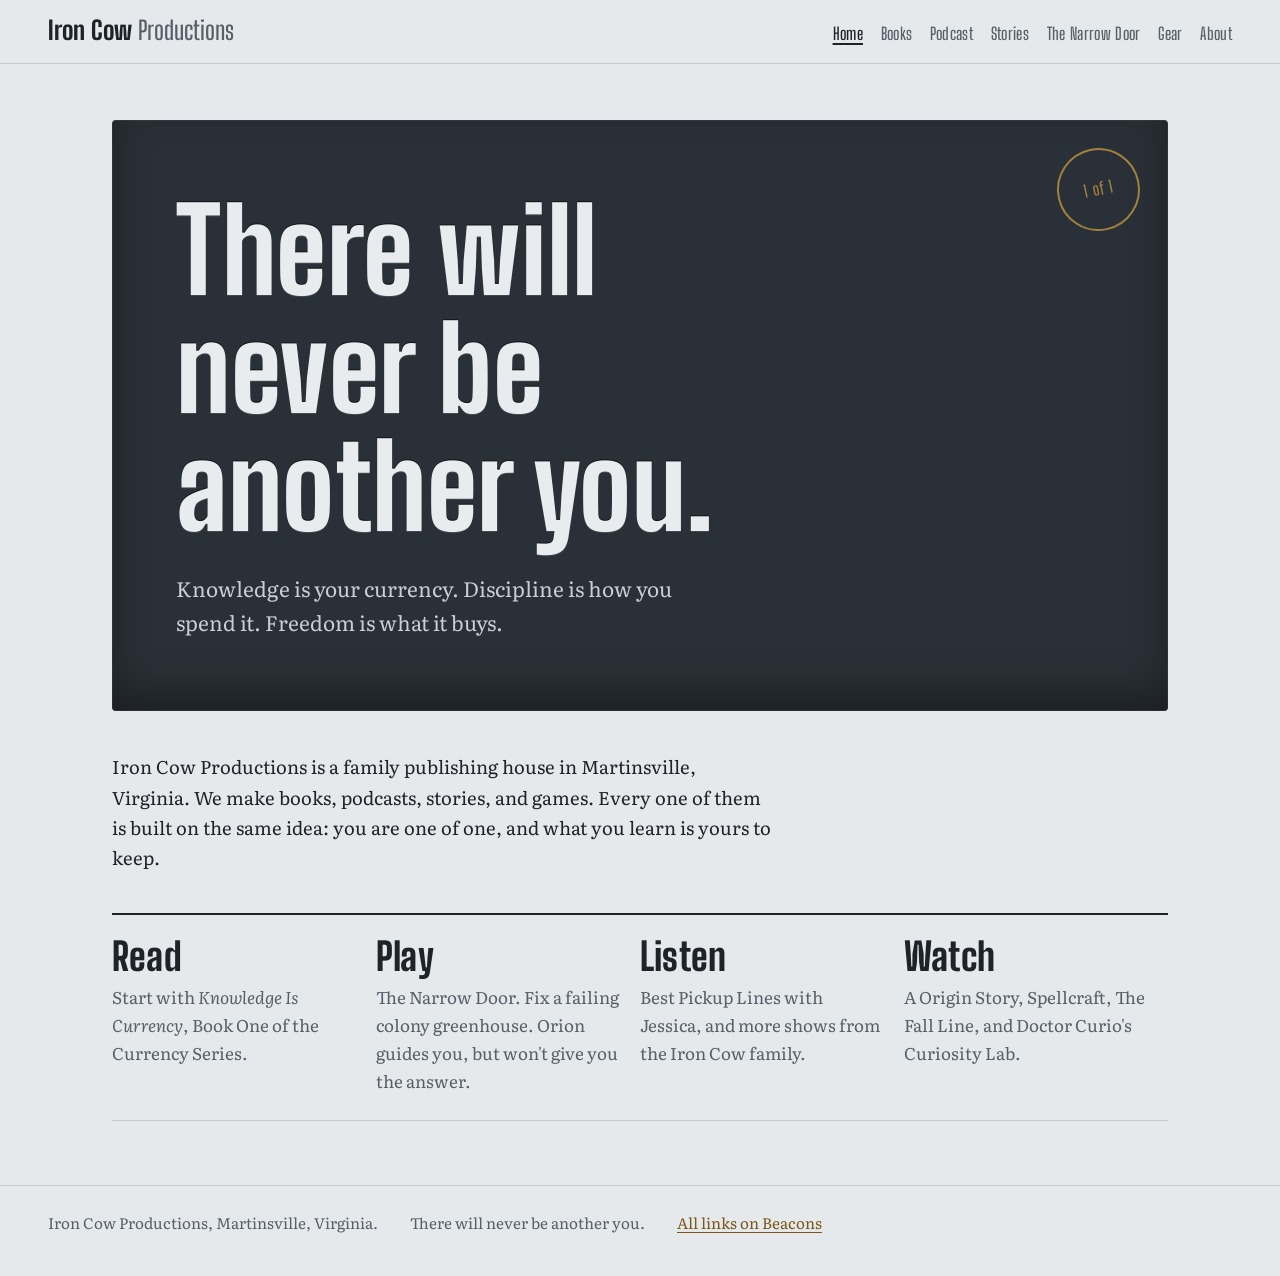
==== index.html @ e632b9b5 "Add files via upload" ====
<!doctype html>
<html lang="en">
<head>
<meta charset="utf-8">
<meta name="viewport" content="width=device-width, initial-scale=1">
<title>Iron Cow Productions</title>
<meta name="description" content="Books, podcasts, stories, and games from Iron Cow Productions in Martinsville, Virginia.">
<link rel="icon" href="data:image/svg+xml,<svg xmlns='http://www.w3.org/2000/svg' viewBox='0 0 100 100'><text y='.9em' font-size='90'>🐄</text></svg>">
<link rel="preconnect" href="https://fonts.googleapis.com">
<link rel="preconnect" href="https://fonts.gstatic.com" crossorigin>
<link href="https://fonts.googleapis.com/css2?family=Big+Shoulders+Display:wght@600;800&family=Literata:ital,opsz,wght@0,7..72,400;0,7..72,600;1,7..72,400&display=swap" rel="stylesheet">
<link rel="stylesheet" href="/style.css">

</head>
<body>
<a class="skip" href="#main">Skip to content</a>
<header class="site-head">
  <a class="brand" href="/">Iron Cow <span>Productions</span></a>
  <nav aria-label="Main"><a href="/" aria-current="page">Home</a><a href="/books/">Books</a><a href="/podcast/">Podcast</a><a href="/stories/">Stories</a><a href="/games/narrow-door/">The Narrow Door</a><a href="/gear/">Gear</a><a href="/about/">About</a></nav>
</header>
<main id="main">

<section class="hero">
  <p class="stamp" aria-hidden="true">1 of 1</p>
  <h1>There will never be another you.</h1>
  <p class="creed">Knowledge is your currency. Discipline is how you spend it. Freedom is what it buys.</p>
</section>

<section class="intro">
  <p>Iron Cow Productions is a family publishing house in Martinsville, Virginia. We make books, podcasts, stories, and games. Every one of them is built on the same idea: you are one of one, and what you learn is yours to keep.</p>
</section>

<section class="doors" aria-label="Where to start">
  <a class="door" href="/books/">
    <h2>Read</h2>
    <p>Start with <em>Knowledge Is Currency</em>, Book One of the Currency Series.</p>
  </a>
  <a class="door" href="/games/narrow-door/">
    <h2>Play</h2>
    <p>The Narrow Door. Fix a failing colony greenhouse. Orion guides you, but won't give you the answer.</p>
  </a>
  <a class="door" href="/podcast/">
    <h2>Listen</h2>
    <p>Best Pickup Lines with Jessica, and more shows from the Iron Cow family.</p>
  </a>
  <a class="door" href="/stories/">
    <h2>Watch</h2>
    <p>A Origin Story, Spellcraft, The Fall Line, and Doctor Curio's Curiosity Lab.</p>
  </a>
</section>

</main>
<footer class="site-foot">
  <p>Iron Cow Productions, Martinsville, Virginia.</p>
  <p>There will never be another you.</p>
  <p><a href="https://beacons.ai/tony969">All links on Beacons</a></p>
</footer>

</body>
</html>
---- style.css ----
:root{
  --bg:#E6E9EC; --surface:#F3F5F6; --ink:#1E2328; --muted:#56606A;
  --line:#C3C9CF; --accent:#7A5719; --accent-ink:#F3F5F6; --plate:#2A3037; --plate-ink:#E9ECEE;
  --brass:#B08A3E; --ok:#2F6B45; --bad:#9A2E2E;
  --display:"Big Shoulders Display", "Arial Narrow", "Helvetica Neue", Arial, sans-serif;
  --body:"Literata", Georgia, "Times New Roman", serif;
  color-scheme: light dark;
}
@media (prefers-color-scheme: dark){
  :root{ --bg:#1A1F24; --surface:#232930; --ink:#E4E7EA; --muted:#A3ACB5;
    --line:#39414A; --accent:#D2AA55; --accent-ink:#1A1F24; --plate:#0F1317; --plate-ink:#E4E7EA;
    --ok:#6FBF8B; --bad:#E07A7A; }
}
*{box-sizing:border-box}
html{-webkit-text-size-adjust:100%}
body{margin:0;background:var(--bg);color:var(--ink);font:400 1.0625rem/1.65 var(--body)}
a{color:var(--accent);text-underline-offset:.18em}
a:focus-visible,button:focus-visible{outline:3px solid var(--brass);outline-offset:3px}
img{max-width:100%}
.skip{position:absolute;left:-999px}
.skip:focus{left:1rem;top:1rem;background:var(--surface);padding:.5rem 1rem;z-index:10}
h1,h2{font-family:var(--display);font-weight:800;line-height:1.02;letter-spacing:.005em;margin:0}

.site-head{display:flex;flex-wrap:wrap;gap:.75rem 2rem;align-items:baseline;justify-content:space-between;
  padding:1.1rem clamp(1rem,4vw,3rem);border-bottom:1px solid var(--line)}
.brand{font:800 1.6rem/1 var(--display);color:var(--ink);text-decoration:none}
.brand span{font-weight:600;color:var(--muted)}
.site-head nav{display:flex;flex-wrap:wrap;gap:.35rem 1.1rem}
.site-head nav a{font:600 1.05rem/1.4 var(--display);color:var(--muted);text-decoration:none;letter-spacing:.02em}
.site-head nav a:hover,.site-head nav a[aria-current]{color:var(--ink);text-decoration:underline;text-decoration-thickness:2px}

main{padding:0 clamp(1rem,4vw,3rem) 4rem;max-width:72rem;margin:0 auto}

/* Home hero: a stamped iron plate */
.hero{position:relative;margin:clamp(1.5rem,5vw,3.5rem) 0 2.5rem;padding:clamp(2rem,6vw,4.5rem) clamp(1.25rem,5vw,4rem);
  background:var(--plate);color:var(--plate-ink);border-radius:4px;
  box-shadow:inset 0 0 0 1px rgba(255,255,255,.06), inset 0 -18px 40px rgba(0,0,0,.35)}
.hero h1{font-size:clamp(2.9rem,9.5vw,7.25rem);max-width:12ch;
  text-shadow:0 1px 0 rgba(255,255,255,.12),0 -1px 0 rgba(0,0,0,.6)}
.hero .creed{font-size:clamp(1.05rem,2.2vw,1.3rem);max-width:44ch;margin:1.5rem 0 0;color:#C9CFD5}
.stamp{position:absolute;top:clamp(1rem,3vw,1.75rem);right:clamp(1rem,3vw,1.75rem);margin:0;
  font:600 .95rem/1 var(--display);letter-spacing:.06em;color:var(--brass);
  border:2px solid var(--brass);border-radius:50%;width:5.2rem;height:5.2rem;display:grid;place-items:center;
  transform:rotate(-12deg);opacity:.9;white-space:nowrap;font-size:1.05rem}
@media (max-width:540px){.stamp{position:static;margin-bottom:1rem;width:4.4rem;height:4.4rem}}

.intro p{max-width:60ch;font-size:1.15rem;margin:0 0 2.5rem}
.doors{display:grid;grid-template-columns:repeat(auto-fit,minmax(15rem,1fr));border-top:2px solid var(--ink)}
.door{display:block;padding:1.4rem 1.25rem 1.6rem 0;color:var(--ink);text-decoration:none;border-bottom:1px solid var(--line)}
.door h2{font-size:2.4rem}
.door p{margin:.4rem 0 0;color:var(--muted);max-width:34ch}
.door:hover h2{color:var(--accent)}

.page-head{margin:clamp(1.5rem,5vw,3rem) 0 2rem;max-width:62ch}
.page-head h1{font-size:clamp(2.6rem,7vw,4.75rem)}
.page-head p{margin:.75rem 0 0;font-size:1.125rem;color:var(--muted)}
.disclose{font-size:.95rem!important;border-left:3px solid var(--brass);padding-left:.75rem}

/* Books: each book stands on the shelf with its spine */
.shelf{display:grid;gap:1.25rem}
.book{display:grid;grid-template-columns:3.25rem 1fr;background:var(--surface);border:1px solid var(--line);border-radius:3px;overflow:hidden}
.spine{display:flex;align-items:center;justify-content:center;padding:.75rem 0}
.spine span{writing-mode:vertical-rl;transform:rotate(180deg);font:800 .95rem/1 var(--display);letter-spacing:.04em;
  white-space:nowrap;overflow:hidden;text-overflow:ellipsis;max-height:14rem}
.spine-iron{background:#2A3037;color:#E9ECEE}
.spine-steel{background:#5E6B77;color:#F1F3F5}
.spine-brass{background:#A5823A;color:#1C1A15}
.book-body{padding:1.25rem 1.4rem 1.4rem}
.book h2{font-size:clamp(1.7rem,3.5vw,2.3rem)}
.sub{margin:.25rem 0 .75rem;color:var(--muted);font-style:italic}
.book-body p{max-width:60ch}
.status{font:600 1rem/1 var(--display);letter-spacing:.03em;color:var(--muted)}
.btn{display:inline-block;margin-top:.5rem;padding:.7rem 1.1rem;background:var(--accent);color:var(--accent-ink);
  font:700 1.05rem/1 var(--display);letter-spacing:.03em;text-decoration:none;border-radius:3px}
.btn:hover{filter:brightness(1.08)}

.list{max-width:62ch}
.item{padding:1.5rem 0;border-top:1px solid var(--line)}
.item h2{font-size:2rem;margin-bottom:.5rem}
.item p{margin:.5rem 0}
.find{margin-top:2rem;color:var(--muted)}
.prose{max-width:62ch;font-size:1.125rem}

.gear{list-style:none;margin:0;padding:0;border-top:2px solid var(--ink);max-width:52rem}
.gear-item{display:flex;flex-wrap:wrap;gap:1rem 2rem;align-items:center;justify-content:space-between;padding:1.4rem 0;border-bottom:1px solid var(--line)}
.gear-item h2{font-size:1.75rem}
.gear-item p{margin:.35rem 0 0;color:var(--muted);max-width:44ch}

.site-foot{border-top:1px solid var(--line);padding:1.5rem clamp(1rem,4vw,3rem) 2.5rem;color:var(--muted);font-size:.95rem;
  display:flex;flex-wrap:wrap;gap:.25rem 2rem}
.site-foot p{margin:0}
@media (prefers-reduced-motion:reduce){*{transition:none!important;animation:none!important}}
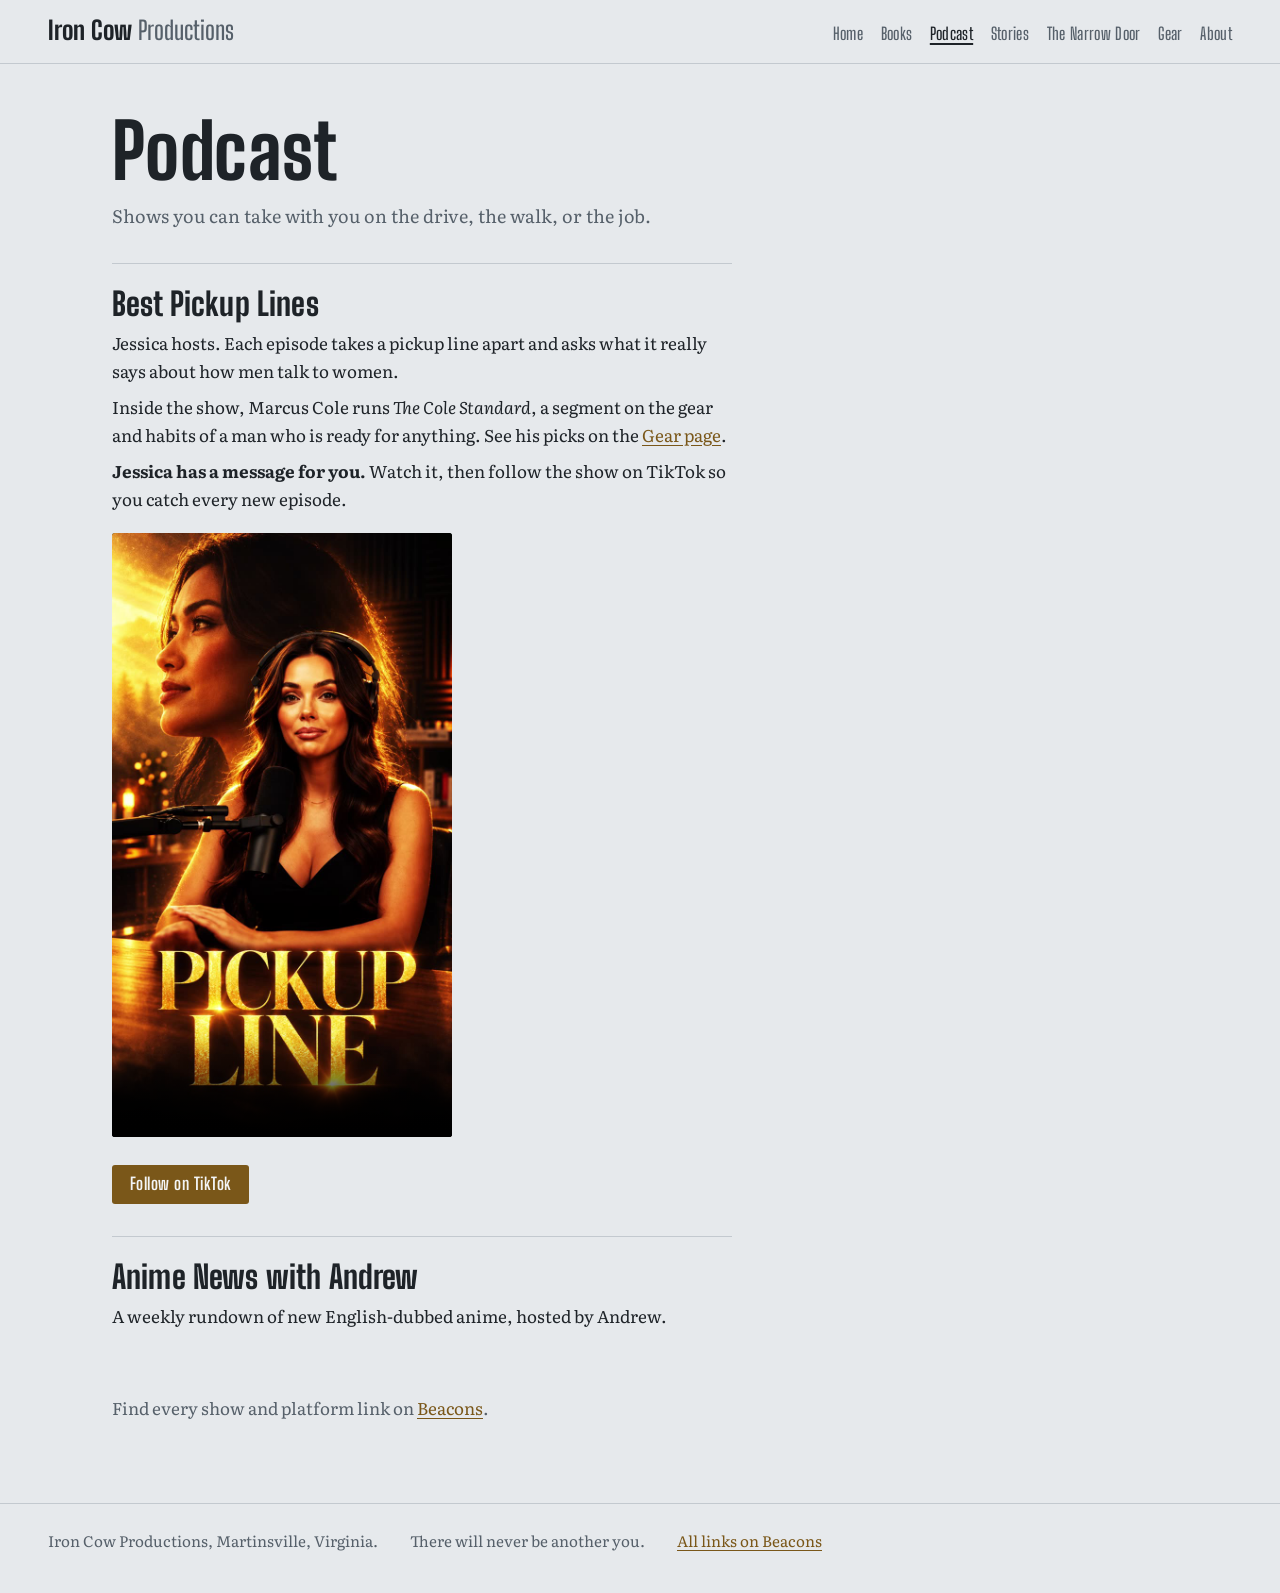
==== commit 447dc387: "Add files via upload" ====
--- a/index.html
+++ b/index.html
@@ -3,50 +3,46 @@
 <head>
 <meta charset="utf-8">
 <meta name="viewport" content="width=device-width, initial-scale=1">
-<title>Iron Cow Productions</title>
-<meta name="description" content="Books, podcasts, stories, and games from Iron Cow Productions in Martinsville, Virginia.">
+<title>Podcast | Iron Cow Productions</title>
+<meta name="description" content="Podcasts from Iron Cow Productions.">
 <link rel="icon" href="data:image/svg+xml,<svg xmlns='http://www.w3.org/2000/svg' viewBox='0 0 100 100'><text y='.9em' font-size='90'>🐄</text></svg>">
 <link rel="preconnect" href="https://fonts.googleapis.com">
 <link rel="preconnect" href="https://fonts.gstatic.com" crossorigin>
 <link href="https://fonts.googleapis.com/css2?family=Big+Shoulders+Display:wght@600;800&family=Literata:ital,opsz,wght@0,7..72,400;0,7..72,600;1,7..72,400&display=swap" rel="stylesheet">
 <link rel="stylesheet" href="/style.css">
-
+<style>.video-wrap{margin:1.25rem 0;max-width:340px}.video-wrap video{display:block;width:100%;height:auto;aspect-ratio:9/16;background:#000;border-radius:3px}</style>
 </head>
 <body>
 <a class="skip" href="#main">Skip to content</a>
 <header class="site-head">
   <a class="brand" href="/">Iron Cow <span>Productions</span></a>
-  <nav aria-label="Main"><a href="/" aria-current="page">Home</a><a href="/books/">Books</a><a href="/podcast/">Podcast</a><a href="/stories/">Stories</a><a href="/games/narrow-door/">The Narrow Door</a><a href="/gear/">Gear</a><a href="/about/">About</a></nav>
+  <nav aria-label="Main"><a href="/">Home</a><a href="/books/">Books</a><a href="/podcast/" aria-current="page">Podcast</a><a href="/stories/">Stories</a><a href="/games/narrow-door/">The Narrow Door</a><a href="/gear/">Gear</a><a href="/about/">About</a></nav>
 </header>
 <main id="main">
 
-<section class="hero">
-  <p class="stamp" aria-hidden="true">1 of 1</p>
-  <h1>There will never be another you.</h1>
-  <p class="creed">Knowledge is your currency. Discipline is how you spend it. Freedom is what it buys.</p>
+<section class="page-head">
+  <h1>Podcast</h1>
+  <p>Shows you can take with you on the drive, the walk, or the job.</p>
 </section>
-
-<section class="intro">
-  <p>Iron Cow Productions is a family publishing house in Martinsville, Virginia. We make books, podcasts, stories, and games. Every one of them is built on the same idea: you are one of one, and what you learn is yours to keep.</p>
-</section>
-
-<section class="doors" aria-label="Where to start">
-  <a class="door" href="/books/">
-    <h2>Read</h2>
-    <p>Start with <em>Knowledge Is Currency</em>, Book One of the Currency Series.</p>
-  </a>
-  <a class="door" href="/games/narrow-door/">
-    <h2>Play</h2>
-    <p>The Narrow Door. Fix a failing colony greenhouse. Orion guides you, but won't give you the answer.</p>
-  </a>
-  <a class="door" href="/podcast/">
-    <h2>Listen</h2>
-    <p>Best Pickup Lines with Jessica, and more shows from the Iron Cow family.</p>
-  </a>
-  <a class="door" href="/stories/">
-    <h2>Watch</h2>
-    <p>A Origin Story, Spellcraft, The Fall Line, and Doctor Curio's Curiosity Lab.</p>
-  </a>
+<section class="list">
+  <article class="item">
+    <h2>Best Pickup Lines</h2>
+    <p>Jessica hosts. Each episode takes a pickup line apart and asks what it really says about how men talk to women.</p>
+    <p>Inside the show, Marcus Cole runs <em>The Cole Standard</em>, a segment on the gear and habits of a man who is ready for anything. See his picks on the <a href="/gear/">Gear page</a>.</p>
+    <p><strong>Jessica has a message for you.</strong> Watch it, then follow the show on TikTok so you catch every new episode.</p>
+    <div class="video-wrap">
+      <video controls playsinline preload="metadata" poster="/media/jessica-poster.jpg">
+        <source src="/media/jessica-message.mp4" type="video/mp4">
+        <a href="https://www.tiktok.com/@anthonyhairston3/video/7689610393395760415">Watch Jessica's message on TikTok</a>
+      </video>
+    </div>
+    <p><a class="btn" href="https://www.tiktok.com/@anthonyhairston3" target="_blank" rel="noopener">Follow on TikTok</a></p>
+  </article>
+  <article class="item">
+    <h2>Anime News with Andrew</h2>
+    <p>A weekly rundown of new English-dubbed anime, hosted by Andrew.</p>
+  </article>
+  <p class="find">Find every show and platform link on <a href="https://beacons.ai/tony969">Beacons</a>.</p>
 </section>
 
 </main>
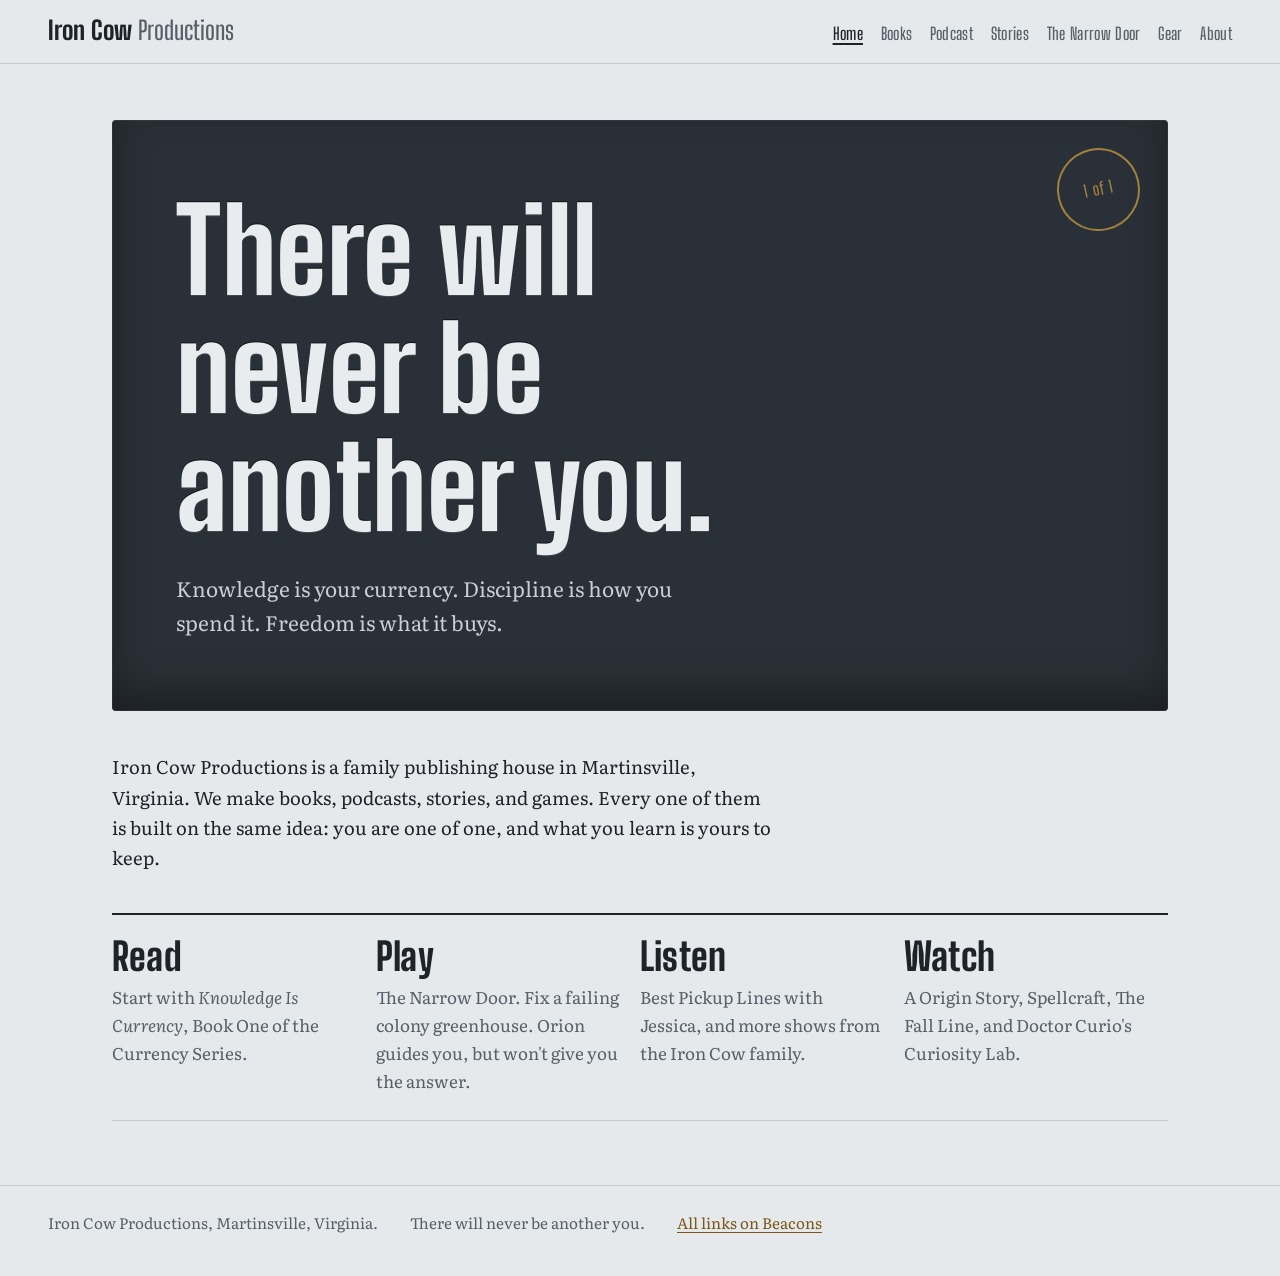
==== commit 32f59c2a: "Add files via upload" ====
--- a/index.html
+++ b/index.html
@@ -3,46 +3,50 @@
 <head>
 <meta charset="utf-8">
 <meta name="viewport" content="width=device-width, initial-scale=1">
-<title>Podcast | Iron Cow Productions</title>
-<meta name="description" content="Podcasts from Iron Cow Productions.">
+<title>Iron Cow Productions</title>
+<meta name="description" content="Books, podcasts, stories, and games from Iron Cow Productions in Martinsville, Virginia.">
 <link rel="icon" href="data:image/svg+xml,<svg xmlns='http://www.w3.org/2000/svg' viewBox='0 0 100 100'><text y='.9em' font-size='90'>🐄</text></svg>">
 <link rel="preconnect" href="https://fonts.googleapis.com">
 <link rel="preconnect" href="https://fonts.gstatic.com" crossorigin>
 <link href="https://fonts.googleapis.com/css2?family=Big+Shoulders+Display:wght@600;800&family=Literata:ital,opsz,wght@0,7..72,400;0,7..72,600;1,7..72,400&display=swap" rel="stylesheet">
 <link rel="stylesheet" href="/style.css">
-<style>.video-wrap{margin:1.25rem 0;max-width:340px}.video-wrap video{display:block;width:100%;height:auto;aspect-ratio:9/16;background:#000;border-radius:3px}</style>
+
 </head>
 <body>
 <a class="skip" href="#main">Skip to content</a>
 <header class="site-head">
   <a class="brand" href="/">Iron Cow <span>Productions</span></a>
-  <nav aria-label="Main"><a href="/">Home</a><a href="/books/">Books</a><a href="/podcast/" aria-current="page">Podcast</a><a href="/stories/">Stories</a><a href="/games/narrow-door/">The Narrow Door</a><a href="/gear/">Gear</a><a href="/about/">About</a></nav>
+  <nav aria-label="Main"><a href="/" aria-current="page">Home</a><a href="/books/">Books</a><a href="/podcast/">Podcast</a><a href="/stories/">Stories</a><a href="/games/narrow-door/">The Narrow Door</a><a href="/gear/">Gear</a><a href="/about/">About</a></nav>
 </header>
 <main id="main">
 
-<section class="page-head">
-  <h1>Podcast</h1>
-  <p>Shows you can take with you on the drive, the walk, or the job.</p>
+<section class="hero">
+  <p class="stamp" aria-hidden="true">1 of 1</p>
+  <h1>There will never be another you.</h1>
+  <p class="creed">Knowledge is your currency. Discipline is how you spend it. Freedom is what it buys.</p>
 </section>
-<section class="list">
-  <article class="item">
-    <h2>Best Pickup Lines</h2>
-    <p>Jessica hosts. Each episode takes a pickup line apart and asks what it really says about how men talk to women.</p>
-    <p>Inside the show, Marcus Cole runs <em>The Cole Standard</em>, a segment on the gear and habits of a man who is ready for anything. See his picks on the <a href="/gear/">Gear page</a>.</p>
-    <p><strong>Jessica has a message for you.</strong> Watch it, then follow the show on TikTok so you catch every new episode.</p>
-    <div class="video-wrap">
-      <video controls playsinline preload="metadata" poster="/media/jessica-poster.jpg">
-        <source src="/media/jessica-message.mp4" type="video/mp4">
-        <a href="https://www.tiktok.com/@anthonyhairston3/video/7689610393395760415">Watch Jessica's message on TikTok</a>
-      </video>
-    </div>
-    <p><a class="btn" href="https://www.tiktok.com/@anthonyhairston3" target="_blank" rel="noopener">Follow on TikTok</a></p>
-  </article>
-  <article class="item">
-    <h2>Anime News with Andrew</h2>
-    <p>A weekly rundown of new English-dubbed anime, hosted by Andrew.</p>
-  </article>
-  <p class="find">Find every show and platform link on <a href="https://beacons.ai/tony969">Beacons</a>.</p>
+
+<section class="intro">
+  <p>Iron Cow Productions is a family publishing house in Martinsville, Virginia. We make books, podcasts, stories, and games. Every one of them is built on the same idea: you are one of one, and what you learn is yours to keep.</p>
+</section>
+
+<section class="doors" aria-label="Where to start">
+  <a class="door" href="/books/">
+    <h2>Read</h2>
+    <p>Start with <em>Knowledge Is Currency</em>, Book One of the Currency Series.</p>
+  </a>
+  <a class="door" href="/games/narrow-door/">
+    <h2>Play</h2>
+    <p>The Narrow Door. Fix a failing colony greenhouse. Orion guides you, but won't give you the answer.</p>
+  </a>
+  <a class="door" href="/podcast/">
+    <h2>Listen</h2>
+    <p>Best Pickup Lines with Jessica, and more shows from the Iron Cow family.</p>
+  </a>
+  <a class="door" href="/stories/">
+    <h2>Watch</h2>
+    <p>A Origin Story, Spellcraft, The Fall Line, and Doctor Curio's Curiosity Lab.</p>
+  </a>
 </section>
 
 </main>
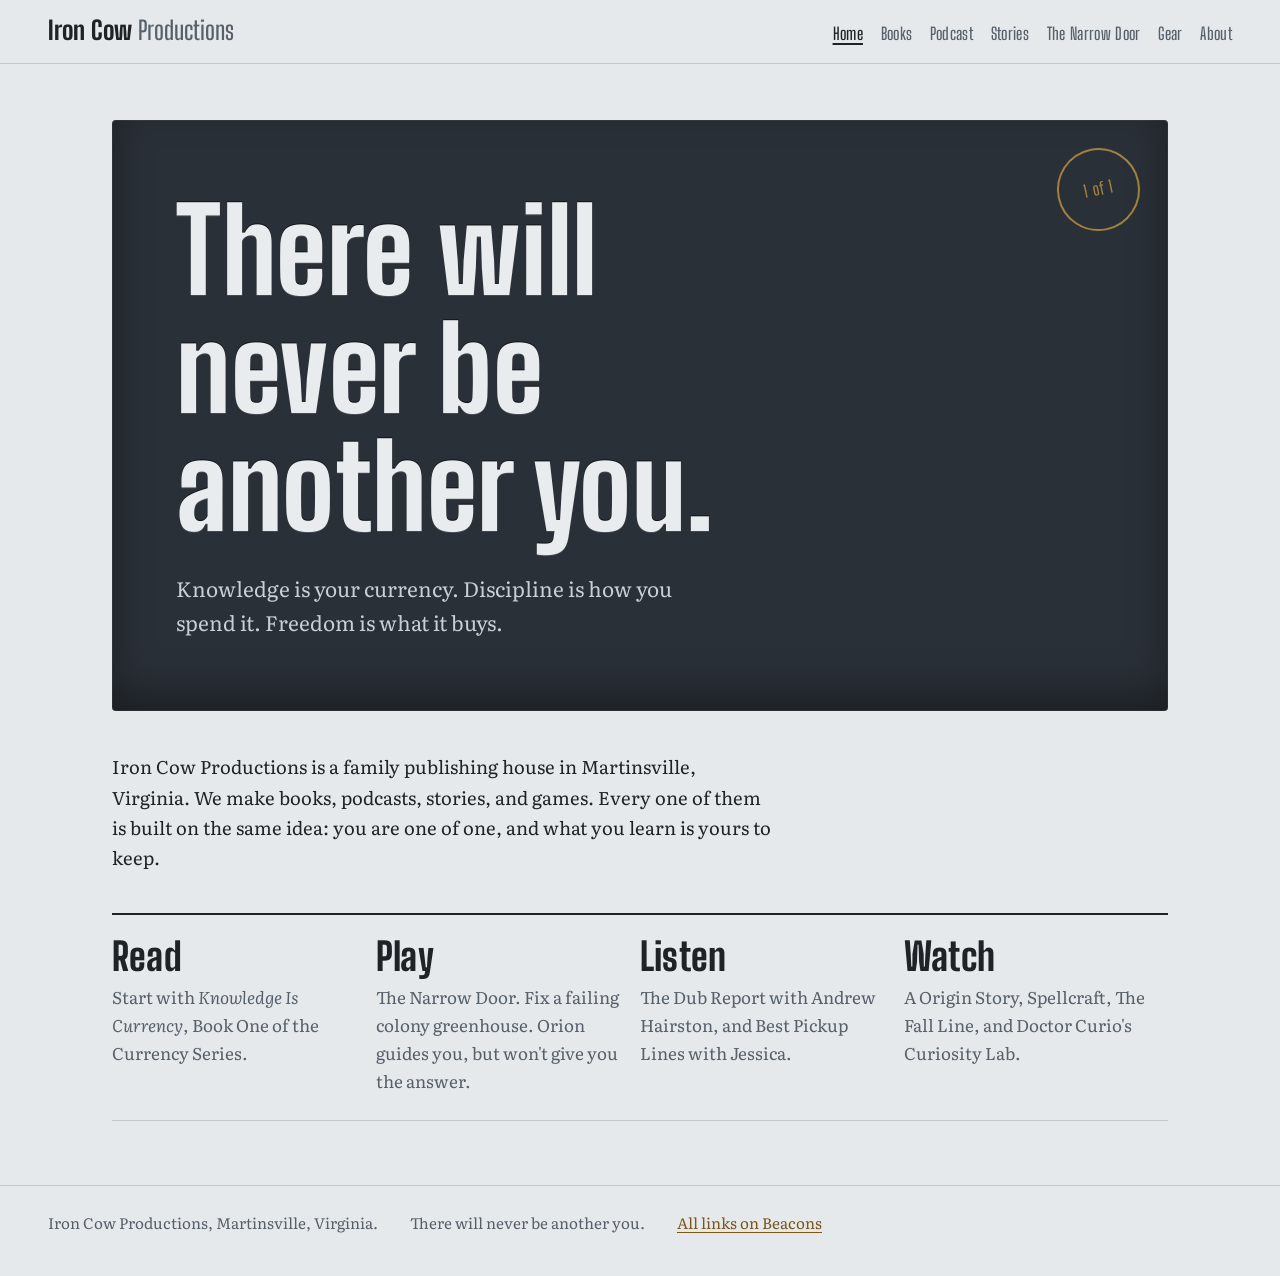
==== commit ead92354: "Podcast: mission statement, mission page, and episode summaries Add the podcast mission block to /po" ====
--- a/index.html
+++ b/index.html
@@ -41,7 +41,7 @@
   </a>
   <a class="door" href="/podcast/">
     <h2>Listen</h2>
-    <p>Best Pickup Lines with Jessica, and more shows from the Iron Cow family.</p>
+    <p>The Dub Report with Andrew Hairston, and Best Pickup Lines with Jessica.</p>
   </a>
   <a class="door" href="/stories/">
     <h2>Watch</h2>
--- a/style.css
+++ b/style.css
@@ -80,6 +80,21 @@
 .item p{margin:.5rem 0}
 .find{margin-top:2rem;color:var(--muted)}
 .prose{max-width:62ch;font-size:1.125rem}
+.prose h2{font-size:1.9rem;margin:2rem 0 .5rem}
+
+/* Podcast: mission block, breadcrumbs, episode summaries */
+.mission{max-width:62ch;margin:0 0 2.5rem;padding:1.25rem 1.4rem;background:var(--plate);color:var(--plate-ink);border-radius:4px;
+  box-shadow:inset 0 0 0 1px rgba(255,255,255,.06), inset 0 -12px 30px rgba(0,0,0,.3)}
+.mission p{margin:0;font-size:1.125rem}
+.mission .sub-links{margin-top:1rem;font:600 1rem/1.4 var(--display);letter-spacing:.02em}
+.mission a{color:var(--brass)}
+.crumb{margin:0 0 .5rem!important;font:600 .95rem/1 var(--display);letter-spacing:.04em;text-transform:uppercase}
+.crumb a{color:var(--muted);text-decoration:none}
+.crumb a:hover{color:var(--ink);text-decoration:underline}
+.show-head{font-size:2.2rem;margin:2.5rem 0 .5rem;padding-top:1rem;border-top:2px solid var(--ink)}
+.episode h3{font-family:var(--display);font-weight:800;font-size:1.6rem;line-height:1.08;margin:.25rem 0 .5rem}
+.ep-meta{margin:0!important;font:600 .9rem/1 var(--display);letter-spacing:.04em;text-transform:uppercase;color:var(--muted)}
+.ep-links{margin-top:.75rem!important}
 
 .gear{list-style:none;margin:0;padding:0;border-top:2px solid var(--ink);max-width:52rem}
 .gear-item{display:flex;flex-wrap:wrap;gap:1rem 2rem;align-items:center;justify-content:space-between;padding:1.4rem 0;border-bottom:1px solid var(--line)}
